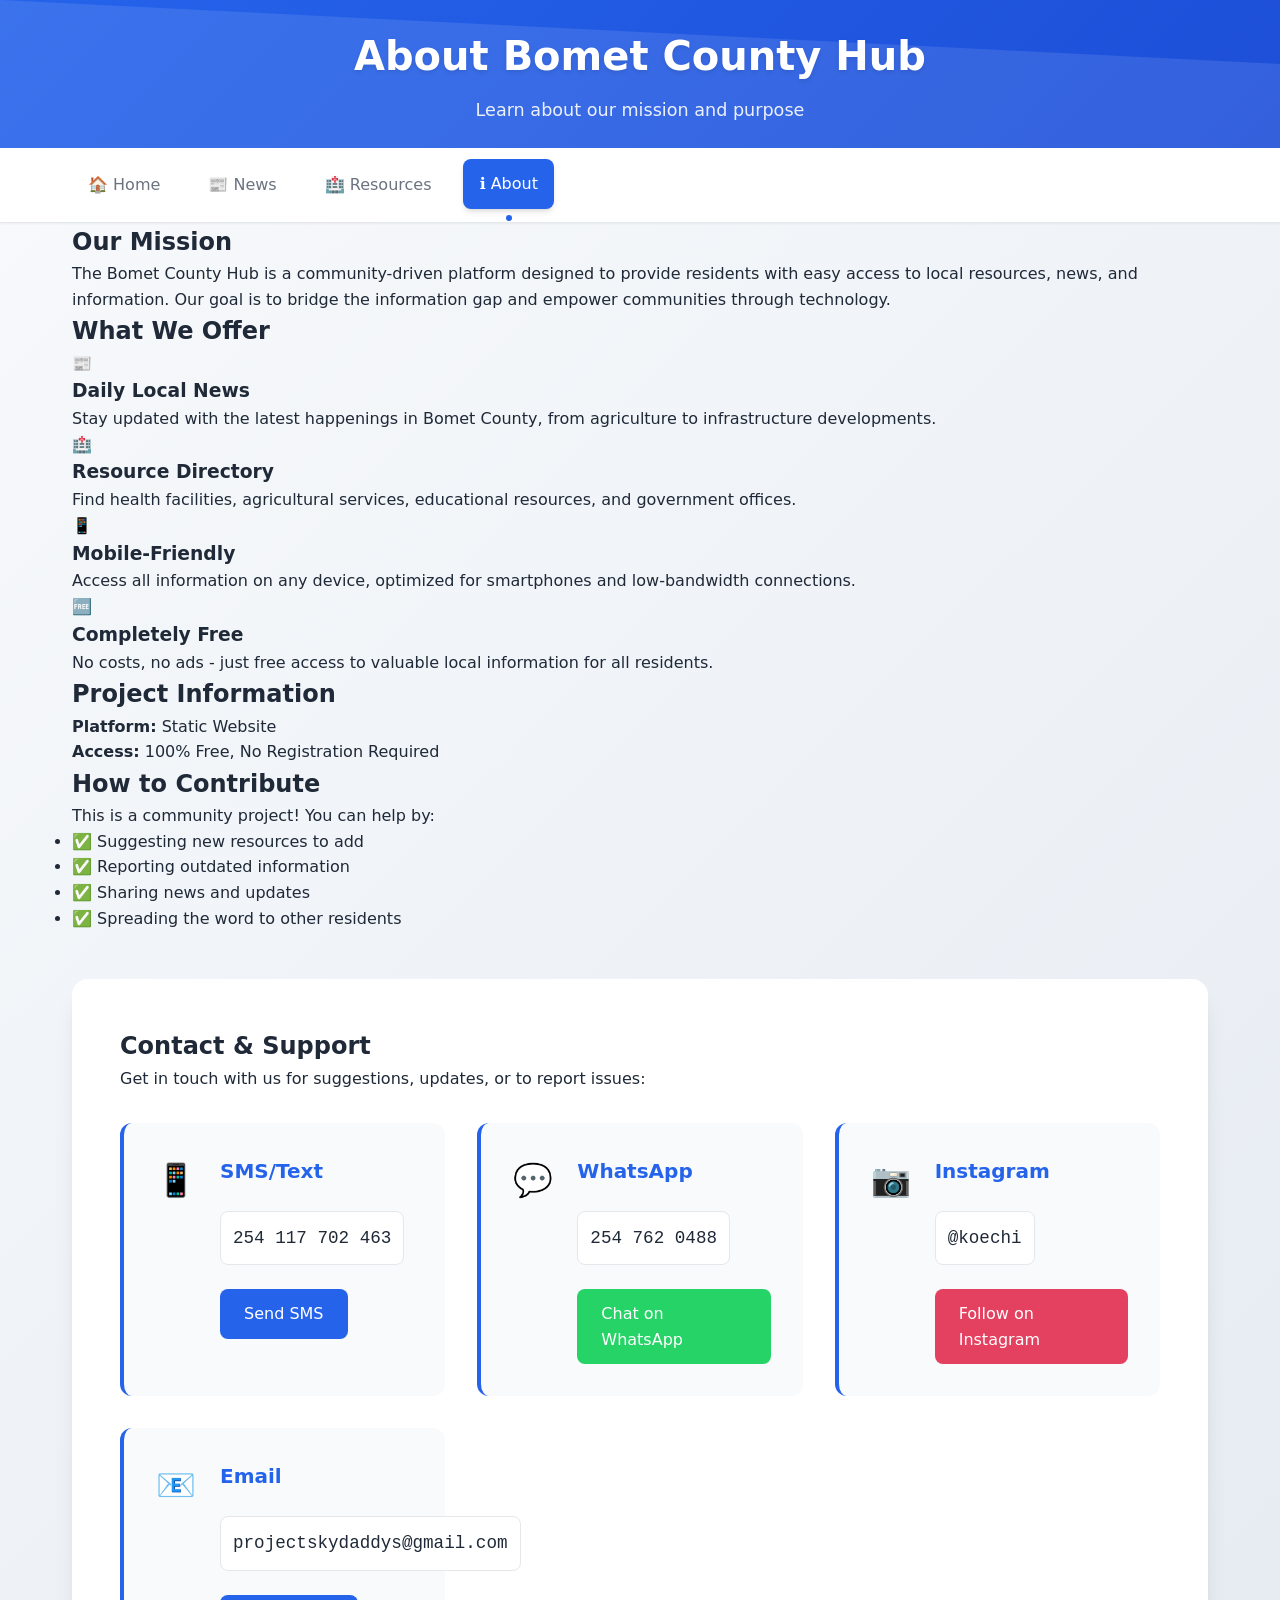
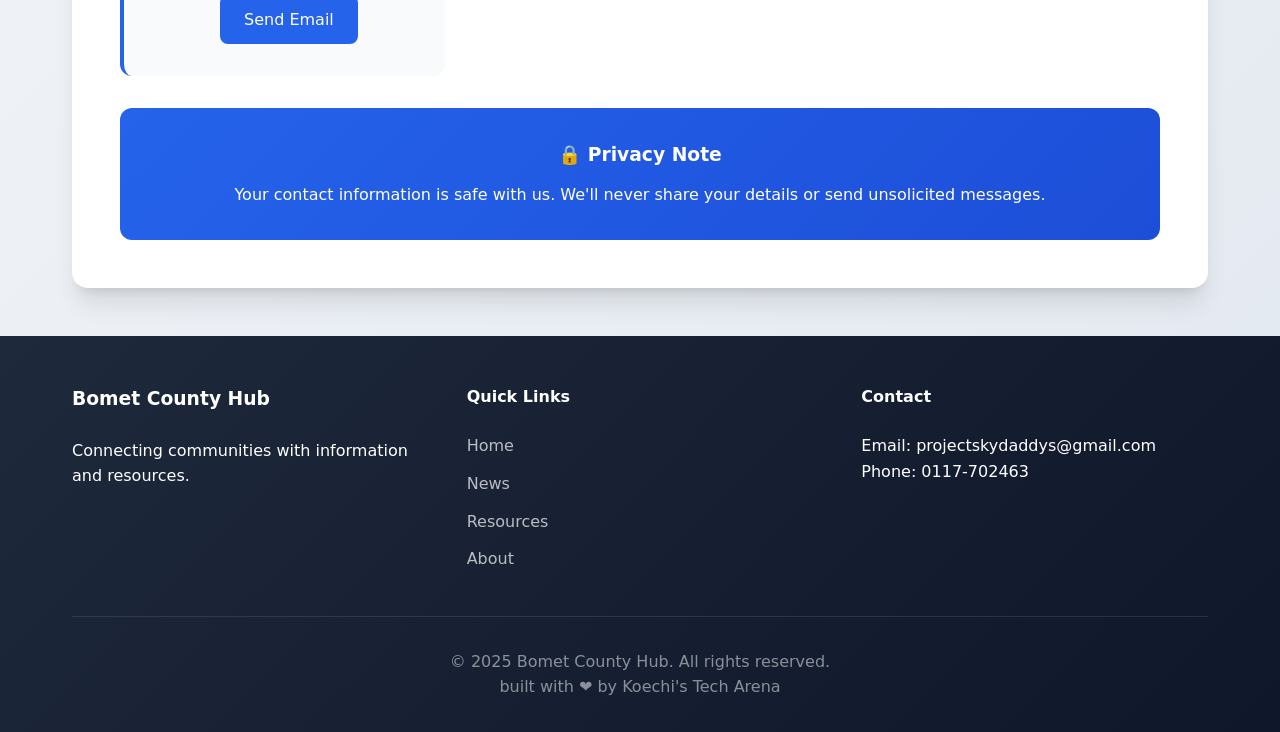
==== about.html @ f6762927 "Add files via upload" ====
<!DOCTYPE html>
<html lang="en">
<head>
    <meta charset="UTF-8">
    <meta name="viewport" content="width=device-width, initial-scale=1.0">
    <title>About - Bomet County Hub</title>
    <link rel="stylesheet" href="css/style.css">
    <link rel="icon" href="images/favicon.ico">
    
    <!-- Google Analytics -->
    <script async src="https://www.googletagmanager.com/gtag/js?id=GA_MEASUREMENT_ID"></script>
    <script>
        window.dataLayer = window.dataLayer || [];
        function gtag(){dataLayer.push(arguments);}
        gtag('js', new Date());
        gtag('config', 'GA_MEASUREMENT_ID');
    </script>
</head>
<body>
    <!-- Header -->
    <header class="header">
        <div class="container">
            <div class="logo-section">
                <h1 class="site-title">About Bomet County Hub</h1>
                <p class="site-tagline">Learn about our mission and purpose</p>
            </div>
        </div>
    </header>

    <!-- Navigation -->
    <nav class="navbar">
        <div class="container">
            <div class="nav-links">
                <a href="index.html" class="nav-link">🏠 Home</a>
                <a href="news.html" class="nav-link">📰 News</a>
                <a href="resources.html" class="nav-link">🏥 Resources</a>
                <a href="about.html" class="nav-link active">ℹ About</a>
            </div>
        </div>
    </nav>

    <!-- Main Content -->
    <main class="main-content">
        <div class="container">
            <!-- About Section -->
            <section class="about-section">
                <div class="about-content">
                    <h2>Our Mission</h2>
                    <p>The Bomet County Hub is a community-driven platform designed to provide residents with easy access to local resources, news, and information. Our goal is to bridge the information gap and empower communities through technology.</p>

                    <h2>What We Offer</h2>
                    <div class="features-grid">
                        <div class="feature-card">
                            <div class="feature-icon">📰</div>
                            <h3>Daily Local News</h3>
                            <p>Stay updated with the latest happenings in Bomet County, from agriculture to infrastructure developments.</p>
                        </div>
                        <div class="feature-card">
                            <div class="feature-icon">🏥</div>
                            <h3>Resource Directory</h3>
                            <p>Find health facilities, agricultural services, educational resources, and government offices.</p>
                        </div>
                        <div class="feature-card">
                            <div class="feature-icon">📱</div>
                            <h3>Mobile-Friendly</h3>
                            <p>Access all information on any device, optimized for smartphones and low-bandwidth connections.</p>
                        </div>
                        <div class="feature-card">
                            <div class="feature-icon">🆓</div>
                            <h3>Completely Free</h3>
                            <p>No costs, no ads - just free access to valuable local information for all residents.</p>
                        </div>
                    </div>

                    <h2>Project Information</h2>
                    <div class="project-info">
                        <div class="info-item">
                            <strong>Platform:</strong> Static Website
                        </div>
                        <div class="info-item">
                            <strong>Access:</strong> 100% Free, No Registration Required
                        </div>
                    </div>

                    <h2>How to Contribute</h2>
                    <p>This is a community project! You can help by:</p>
                    <ul class="contribution-list">
                        <li>✅ Suggesting new resources to add</li>
                        <li>✅ Reporting outdated information</li>
                        <li>✅ Sharing news and updates</li>
                        <li>✅ Spreading the word to other residents</li>
                    </ul>

                    <!-- Enhanced Contact Section -->
                    <section class="contact-section">
                        <h2>Contact & Support</h2>
                        <p>Get in touch with us for suggestions, updates, or to report issues:</p>

                        <div class="contact-methods">
                            <!-- SMS Contact -->
                            <div class="contact-method">
                                <div class="contact-icon">📱</div>
                                <div class="contact-details">
                                    <h3>SMS/Text</h3>
                                    <p class="contact-number">254 117 702 463</p>
                                    <a href="sms:254117702463" class="contact-btn">Send SMS</a>
                                </div>
                            </div>

                            <!-- WhatsApp Contact -->
                            <div class="contact-method">
                                <div class="contact-icon">💬</div>
                                <div class="contact-details">
                                    <h3>WhatsApp</h3>
                                    <p class="contact-number">254 762 0488</p>
                                    <a href="https://wa.me/2547620488" class="contact-btn whatsapp-btn" target="_blank">Chat on WhatsApp</a>
                                </div>
                            </div>

                            <!-- Instagram Contact -->
                            <div class="contact-method">
                                <div class="contact-icon">📷</div>
                                <div class="contact-details">
                                    <h3>Instagram</h3>
                                    <p class="contact-handle">@koechi</p>
                                    <a href="https://instagram.com/koechi" class="contact-btn instagram-btn" target="_blank">Follow on Instagram</a>
                                </div>
                            </div>

                            <!-- Email Contact -->
                            <div class="contact-method">
                                <div class="contact-icon">📧</div>
                                <div class="contact-details">
                                    <h3>Email</h3>
                                    <p class="contact-email">projectskydaddys@gmail.com</p>
                                    <a href="mailto:projectskydaddys@gmail.com" class="contact-btn">Send Email</a>
                                </div>
                            </div>
                        </div>

                        <!-- Privacy Notice -->
                        <div class="privacy-notice">
                            <h3>🔒 Privacy Note</h3>
                            <p>Your contact information is safe with us. We'll never share your details or send unsolicited messages.</p>
                        </div>
                    </section>
                </div>
            </section>
        </div>
    </main>

    <!-- Footer -->
    <footer class="footer">
        <div class="container">
            <div class="footer-content">
                <div class="footer-section">
                    <h3>Bomet County Hub</h3>
                    <p>Connecting communities with information and resources.</p>
                </div>
                <div class="footer-section">
                    <h4>Quick Links</h4>
                    <a href="index.html">Home</a>
                    <a href="news.html">News</a>
                    <a href="resources.html">Resources</a>
                    <a href="about.html">About</a>
                </div>
                <div class="footer-section">
                    <h4>Contact</h4>
                    <p>Email: projectskydaddys@gmail.com</p>
                    <p>Phone: 0117-702463</p>
                </div>
            </div>
            <div class="footer-bottom">
                <p>&copy; 2025 Bomet County Hub. All rights reserved.</p>
                <p>built with ❤️ by Koechi's Tech Arena</p>
            </div>
        </div>
    </footer>

    <!-- JavaScript -->
    <script src="js/app.js"></script>
</body>
</html>
---- css/style.css ----
/* css/style.css - MOBILE-FIRST & PROFESSIONAL REDESIGN */

/* ===== MODERN CSS VARIABLES ===== */
:root {
  /* Vibrant but Professional Color Palette */
  --primary-color: #2563eb;      /* Bright blue - trustworthy */
  --primary-dark: #1d4ed8;       /* Darker blue */
  --primary-light: #3b82f6;      /* Lighter blue */
  --secondary-color: #f59e0b;    /* Amber - energetic */
  --accent-color: #ef4444;       /* Red - important alerts */
  --success-color: #10b981;      /* Green - positive */
  
  /* Neutral Colors */
  --text-dark: #1f2937;          /* Almost black */
  --text-light: #6b7280;         /* Gray text */
  --background-light: #f8fafc;   /* Light background */
  --white: #ffffff;
  --border-color: #e5e7eb;
  
  /* Category Colors - More Vibrant */
  --health-color: #dc2626;       /* Red */
  --agriculture-color: #16a34a;  /* Green */
  --education-color: #2563eb;    /* Blue */
  --government-color: #ea580c;   /* Orange */
  --market-color: #ca8a04;       /* Yellow */
  --weather-color: #7c3aed;      /* Purple */
  --infrastructure-color: #0891b2; /* Cyan */
  
  /* Modern Shadows */
  --shadow-sm: 0 1px 2px 0 rgb(0 0 0 / 0.05);
  --shadow: 0 4px 6px -1px rgb(0 0 0 / 0.1), 0 2px 4px -2px rgb(0 0 0 / 0.1);
  --shadow-md: 0 10px 15px -3px rgb(0 0 0 / 0.1), 0 4px 6px -4px rgb(0 0 0 / 0.1);
  --shadow-lg: 0 20px 25px -5px rgb(0 0 0 / 0.1), 0 8px 10px -6px rgb(0 0 0 / 0.1);
  
  /* Modern Spacing */
  --space-xs: 0.5rem;
  --space-sm: 0.75rem;
  --space-md: 1rem;
  --space-lg: 1.5rem;
  --space-xl: 2rem;
  --space-2xl: 3rem;
  
  /* Border Radius */
  --radius-sm: 0.375rem;
  --radius-md: 0.5rem;
  --radius-lg: 0.75rem;
  --radius-xl: 1rem;
  
  /* Typography */
  --font-family: 'Inter', 'Segoe UI', system-ui, sans-serif;
  --line-height: 1.6;
}

/* ===== CSS RESET & BASE STYLES ===== */
*, *::before, *::after {
  margin: 0;
  padding: 0;
  box-sizing: border-box;
}

html {
  scroll-behavior: smooth;
  font-size: 16px;
}

body {
  font-family: var(--font-family);
  line-height: var(--line-height);
  color: var(--text-dark);
  background: linear-gradient(135deg, #f8fafc 0%, #e2e8f0 100%);
  min-height: 100vh;
}

/* ===== IMPROVED CONTAINER ===== */
.container {
  max-width: 1200px;
  margin: 0 auto;
  padding: 0 var(--space-md);
}

/* ===== ENHANCED HEADER ===== */
.header {
  background: linear-gradient(135deg, var(--primary-color), var(--primary-dark));
  color: var(--white);
  padding: var(--space-lg) 0;
  box-shadow: var(--shadow-lg);
  position: relative;
  overflow: hidden;
}

.header::before {
  content: '';
  position: absolute;
  top: 0;
  left: 0;
  right: 0;
  bottom: 0;
  background: url('data:image/svg+xml,<svg xmlns="http://www.w3.org/2000/svg" viewBox="0 0 1000 100" fill="%23ffffff" opacity="0.1"><polygon points="0,0 1000,50 1000,100 0,100"/></svg>');
  background-size: cover;
}

.logo-section {
  text-align: center;
  position: relative;
  z-index: 2;
}

.site-title {
  font-size: clamp(1.75rem, 4vw, 2.5rem);
  font-weight: 700;
  margin-bottom: var(--space-xs);
  color: var(--white);
  text-shadow: 0 2px 4px rgba(0,0,0,0.1);
}

.site-tagline {
  font-size: clamp(0.9rem, 2vw, 1.1rem);
  color: rgba(255, 255, 255, 0.9);
  margin-bottom: 0;
  font-weight: 400;
}

/* ===== MODERN NAVIGATION ===== */
.navbar {
  background: var(--white);
  border-bottom: 1px solid var(--border-color);
  position: sticky;
  top: 0;
  z-index: 1000;
  box-shadow: var(--shadow-sm);
  backdrop-filter: blur(10px);
}

.nav-links {
  display: flex;
  justify-content: center;
  gap: var(--space-md);
  padding: var(--space-sm) 0;
  flex-wrap: wrap;
}

.nav-link {
  padding: var(--space-sm) var(--space-md);
  border-radius: var(--radius-md);
  font-weight: 500;
  transition: all 0.3s ease;
  color: var(--text-light);
  position: relative;
  text-decoration: none;
}

.nav-link:hover,
.nav-link.active {
  background: var(--primary-color);
  color: var(--white);
  transform: translateY(-1px);
  box-shadow: var(--shadow);
}

.nav-link.active::after {
  content: '';
  position: absolute;
  bottom: -12px;
  left: 50%;
  transform: translateX(-50%);
  width: 6px;
  height: 6px;
  background: var(--primary-color);
  border-radius: 50%;
}

/* ===== ENHANCED HERO SECTION ===== */
.hero-section {
  display: grid;
  grid-template-columns: 1fr;
  gap: var(--space-2xl);
  margin: var(--space-2xl) 0;
  padding: var(--space-2xl);
  background: var(--white);
  border-radius: var(--radius-xl);
  box-shadow: var(--shadow-lg);
  position: relative;
  overflow: hidden;
}

.hero-section::before {
  content: '';
  position: absolute;
  top: 0;
  right: 0;
  width: 200px;
  height: 200px;
  background: radial-gradient(circle, var(--primary-light) 0%, transparent 70%);
  opacity: 0.1;
  border-radius: 50%;
}

.hero-content h2 {
  font-size: clamp(1.75rem, 4vw, 2.5rem);
  color: var(--primary-color);
  margin-bottom: var(--space-md);
  line-height: 1.2;
  font-weight: 700;
}

.hero-content p {
  font-size: clamp(1rem, 2vw, 1.25rem);
  color: var(--text-light);
  margin-bottom: var(--space-xl);
}

.hero-stats {
  display: grid;
  grid-template-columns: repeat(auto-fit, minmax(120px, 1fr));
  gap: var(--space-md);
  margin-top: var(--space-xl);
}

.stat {
  text-align: center;
  padding: var(--space-lg);
  background: linear-gradient(135deg, var(--primary-color), var(--primary-dark));
  border-radius: var(--radius-lg);
  color: var(--white);
  transition: transform 0.3s ease;
}

.stat:hover {
  transform: translateY(-3px);
}

.stat-number {
  display: block;
  font-size: 1.75rem;
  font-weight: 700;
  margin-bottom: var(--space-xs);
}

.stat-label {
  font-size: 0.875rem;
  opacity: 0.9;
}

.hero-image {
  display: flex;
  align-items: center;
  justify-content: center;
}

.hero-img {
  width: 100%;
  max-width: 500px;
  height: auto;
  border-radius: var(--radius-xl);
  box-shadow: var(--shadow-lg);
  transition: transform 0.3s ease;
}

.hero-img:hover {
  transform: scale(1.02);
}

/* ===== MODERN NEWS GRID ===== */
.news-grid {
  display: grid;
  grid-template-columns: repeat(auto-fit, minmax(min(100%, 350px), 1fr));
  gap: var(--space-xl);
  margin: var(--space-xl) 0;
}

.news-card {
  background: var(--white);
  border-radius: var(--radius-xl);
  overflow: hidden;
  box-shadow: var(--shadow);
  transition: all 0.3s ease;
  border: 1px solid var(--border-color);
  position: relative;
}

.news-card:hover {
  transform: translateY(-5px);
  box-shadow: var(--shadow-lg);
}

.news-card.important {
  border-left: 4px solid var(--accent-color);
}

.news-image {
  width: 100%;
  height: 200px;
  object-fit: cover;
  transition: transform 0.3s ease;
}

.news-card:hover .news-image {
  transform: scale(1.05);
}

.news-content {
  padding: var(--space-lg);
}

.news-meta {
  display: flex;
  align-items: center;
  gap: var(--space-sm);
  margin-bottom: var(--space-md);
  font-size: 0.875rem;
  color: var(--text-light);
  flex-wrap: wrap;
}

.news-category {
  padding: 4px 12px;
  border-radius: var(--radius-sm);
  font-size: 0.75rem;
  font-weight: 600;
  color: var(--white);
  text-transform: uppercase;
  letter-spacing: 0.5px;
}

.news-category.agriculture { background: var(--agriculture-color); }
.news-category.health { background: var(--health-color); }
.news-category.education { background: var(--education-color); }
.news-category.infrastructure { background: var(--infrastructure-color); }
.news-category.market { background: var(--market-color); }
.news-category.weather { background: var(--weather-color); }

.news-card h3 {
  margin-bottom: var(--space-sm);
  color: var(--text-dark);
  font-size: 1.25rem;
  font-weight: 600;
  line-height: 1.4;
}

.news-summary {
  color: var(--text-light);
  margin-bottom: var(--space-lg);
  line-height: 1.6;
}

.news-footer {
  display: flex;
  justify-content: space-between;
  align-items: center;
  margin-top: var(--space-md);
  padding-top: var(--space-md);
  border-top: 1px solid var(--border-color);
}

.news-source {
  font-size: 0.875rem;
  color: var(--text-light);
}

.read-more-btn {
  padding: var(--space-sm) var(--space-md);
  background: var(--primary-color);
  color: var(--white);
  border: none;
  border-radius: var(--radius-md);
  cursor: pointer;
  font-weight: 500;
  transition: all 0.3s ease;
  text-decoration: none;
  display: inline-block;
}

.read-more-btn:hover {
  background: var(--primary-dark);
  transform: translateY(-1px);
  box-shadow: var(--shadow);
}

/* ===== ENHANCED RESOURCES GRID ===== */
.resources-grid {
  display: grid;
  grid-template-columns: repeat(auto-fit, minmax(min(100%, 280px), 1fr));
  gap: var(--space-xl);
  margin: var(--space-xl) 0;
}

.resource-category-card {
  background: var(--white);
  padding: var(--space-2xl);
  border-radius: var(--radius-xl);
  text-align: center;
  box-shadow: var(--shadow);
  transition: all 0.3s ease;
  border: 2px solid transparent;
  text-decoration: none;
  color: inherit;
  position: relative;
  overflow: hidden;
}

.resource-category-card::before {
  content: '';
  position: absolute;
  top: 0;
  left: 0;
  right: 0;
  height: 4px;
  background: var(--primary-color);
}

.resource-category-card:hover {
  transform: translateY(-5px);
  box-shadow: var(--shadow-lg);
}

.resource-category-card.health:hover { border-color: var(--health-color); }
.resource-category-card.agriculture:hover { border-color: var(--agriculture-color); }
.resource-category-card.education:hover { border-color: var(--education-color); }
.resource-category-card.government:hover { border-color: var(--government-color); }

.category-icon {
  font-size: 3rem;
  margin-bottom: var(--space-lg);
  display: block;
}

.resource-category-card h3 {
  margin-bottom: var(--space-sm);
  color: var(--text-dark);
  font-size: 1.25rem;
  font-weight: 600;
}

.resource-category-card p {
  color: var(--text-light);
  margin-bottom: var(--space-lg);
  line-height: 1.6;
}

.resource-count {
  display: inline-block;
  padding: var(--space-xs) var(--space-md);
  background: var(--background-light);
  border-radius: 20px;
  font-size: 0.875rem;
  color: var(--text-light);
  font-weight: 500;
}

/* ===== MODERN EMERGENCY CONTACTS ===== */
.emergency-contacts {
  background: linear-gradient(135deg, #ef4444, #dc2626);
  color: var(--white);
  padding: var(--space-2xl);
  border-radius: var(--radius-xl);
  margin: var(--space-2xl) 0;
  position: relative;
  overflow: hidden;
}

.emergency-contacts::before {
  content: '';
  position: absolute;
  top: 0;
  left: 0;
  right: 0;
  bottom: 0;
  background: url('data:image/svg+xml,<svg xmlns="http://www.w3.org/2000/svg" viewBox="0 0 1000 100" fill="%23ffffff" opacity="0.1"><polygon points="0,100 1000,0 1000,100"/></svg>');
  background-size: cover;
}

.emergency-contacts h2 {
  color: var(--white);
  text-align: center;
  margin-bottom: var(--space-xl);
  font-size: 1.75rem;
  font-weight: 700;
}

.emergency-grid {
  display: grid;
  grid-template-columns: repeat(auto-fit, minmax(min(100%, 250px), 1fr));
  gap: var(--space-xl);
}

.emergency-card {
  background: rgba(255, 255, 255, 0.1);
  padding: var(--space-xl);
  border-radius: var(--radius-lg);
  text-align: center;
  backdrop-filter: blur(10px);
  border: 1px solid rgba(255, 255, 255, 0.2);
  transition: transform 0.3s ease;
}

.emergency-card:hover {
  transform: translateY(-3px);
}

.emergency-icon {
  font-size: 2.5rem;
  margin-bottom: var(--space-lg);
  display: block;
}

.emergency-card h3 {
  color: var(--white);
  margin-bottom: var(--space-sm);
  font-size: 1.25rem;
  font-weight: 600;
}

.emergency-number {
  font-size: 1.5rem;
  font-weight: 700;
  color: var(--white);
  margin-bottom: var(--space-sm);
  display: block;
}

.emergency-desc {
  color: rgba(255, 255, 255, 0.9);
  font-size: 0.875rem;
  margin-bottom: 0;
}

/* ===== IMPROVED SEARCH & FILTERS ===== */
.search-section {
  margin: var(--space-xl) 0;
}

.search-container {
  display: flex;
  max-width: 500px;
  margin: 0 auto;
  box-shadow: var(--shadow-lg);
  border-radius: var(--radius-lg);
  overflow: hidden;
  background: var(--white);
}

.search-input {
  flex: 1;
  padding: var(--space-lg);
  border: none;
  font-size: 1rem;
  background: transparent;
}

.search-input:focus {
  outline: none;
}

.search-btn {
  padding: var(--space-lg) var(--space-xl);
  background: var(--primary-color);
  color: var(--white);
  border: none;
  cursor: pointer;
  transition: background 0.3s ease;
  font-weight: 500;
}

.search-btn:hover {
  background: var(--primary-dark);
}

.news-filter, .resource-categories-nav {
  display: flex;
  flex-wrap: wrap;
  gap: var(--space-sm);
  justify-content: center;
  margin: var(--space-xl) 0;
  padding: var(--space-lg);
  background: var(--white);
  border-radius: var(--radius-xl);
  box-shadow: var(--shadow);
}

.filter-btn, .category-nav-btn {
  padding: var(--space-sm) var(--space-lg);
  border: 2px solid var(--border-color);
  background: var(--white);
  border-radius: var(--radius-md);
  cursor: pointer;
  transition: all 0.3s ease;
  font-weight: 500;
  color: var(--text-light);
}

.filter-btn:hover, .category-nav-btn:hover,
.filter-btn.active, .category-nav-btn.active {
  background: var(--primary-color);
  color: var(--white);
  border-color: var(--primary-color);
  transform: translateY(-1px);
}

/* ===== ENHANCED CONTACT SECTION ===== */
.contact-section {
  background: var(--white);
  padding: var(--space-2xl);
  border-radius: var(--radius-xl);
  box-shadow: var(--shadow-lg);
  margin: var(--space-2xl) 0;
}

.contact-methods {
  display: grid;
  grid-template-columns: repeat(auto-fit, minmax(min(100%, 300px), 1fr));
  gap: var(--space-xl);
  margin: var(--space-xl) 0;
}

.contact-method {
  display: flex;
  align-items: flex-start;
  gap: var(--space-lg);
  padding: var(--space-xl);
  background: var(--background-light);
  border-radius: var(--radius-lg);
  transition: all 0.3s ease;
  border-left: 4px solid var(--primary-color);
}

.contact-method:hover {
  transform: translateY(-3px);
  box-shadow: var(--shadow);
  background: var(--white);
}

.contact-icon {
  font-size: 2rem;
  flex-shrink: 0;
}

.contact-details h3 {
  margin: 0 0 var(--space-sm) 0;
  color: var(--primary-color);
  font-size: 1.25rem;
  font-weight: 600;
}

.contact-number, .contact-handle, .contact-email {
  font-family: 'Courier New', monospace;
  font-size: 1.1rem;
  color: var(--text-dark);
  margin: var(--space-sm) 0;
  padding: var(--space-sm);
  background: var(--white);
  border-radius: var(--radius-md);
  border: 1px solid var(--border-color);
  display: inline-block;
}

.contact-btn {
  display: inline-block;
  padding: var(--space-sm) var(--space-lg);
  background: var(--primary-color);
  color: var(--white);
  text-decoration: none;
  border-radius: var(--radius-md);
  font-weight: 500;
  transition: all 0.3s ease;
  margin-top: var(--space-sm);
  border: none;
  cursor: pointer;
}

.contact-btn:hover {
  background: var(--primary-dark);
  transform: translateY(-1px);
  box-shadow: var(--shadow);
}

.whatsapp-btn {
  background: #25D366;
}

.whatsapp-btn:hover {
  background: #128C7E;
}

.instagram-btn {
  background: #E4405F;
}

.instagram-btn:hover {
  background: #C13584;
}

.privacy-notice {
  background: linear-gradient(135deg, var(--primary-color), var(--primary-dark));
  color: var(--white);
  padding: var(--space-xl);
  border-radius: var(--radius-lg);
  margin-top: var(--space-xl);
  text-align: center;
}

.privacy-notice h3 {
  color: var(--white);
  margin-bottom: var(--space-sm);
}

/* ===== MODERN FOOTER ===== */
.footer {
  background: linear-gradient(135deg, #1e293b, #0f172a);
  color: var(--white);
  padding: var(--space-2xl) 0 var(--space-xl);
  margin-top: var(--space-2xl);
}

.footer-content {
  display: grid;
  grid-template-columns: repeat(auto-fit, minmax(min(100%, 250px), 1fr));
  gap: var(--space-2xl);
  margin-bottom: var(--space-xl);
}

.footer-section h3, .footer-section h4 {
  color: var(--white);
  margin-bottom: var(--space-lg);
  font-weight: 600;
}

.footer-section a {
  color: rgba(255, 255, 255, 0.7);
  display: block;
  margin-bottom: var(--space-sm);
  text-decoration: none;
  transition: color 0.3s ease;
}

.footer-section a:hover {
  color: var(--white);
}

.footer-bottom {
  text-align: center;
  padding-top: var(--space-xl);
  border-top: 1px solid rgba(255, 255, 255, 0.1);
  color: rgba(255, 255, 255, 0.5);
}

/* ===== MOBILE-FIRST RESPONSIVE DESIGN ===== */
@media (max-width: 768px) {
  .container {
    padding: 0 var(--space-sm);
  }
  
  .nav-links {
    flex-direction: column;
    gap: var(--space-xs);
  }
  
  .hero-section {
    padding: var(--space-lg);
    margin: var(--space-lg) 0;
  }
  
  .hero-stats {
    grid-template-columns: 1fr;
  }
  
  .news-filter, .resource-categories-nav {
    flex-direction: column;
    align-items: stretch;
  }
  
  .filter-btn, .category-nav-btn {
    text-align: center;
  }
  
  .search-container {
    flex-direction: column;
  }
  
  .contact-methods {
    grid-template-columns: 1fr;
  }
  
  .contact-method {
    flex-direction: column;
    text-align: center;
  }
  
  .emergency-grid {
    grid-template-columns: 1fr;
  }
}

@media (min-width: 769px) {
  .hero-section {
    grid-template-columns: 1fr 1fr;
    align-items: center;
  }
  
  .nav-links {
    justify-content: flex-start;
  }
}

@media (min-width: 1024px) {
  .container {
    padding: 0 var(--space-xl);
  }
}

/* ===== SMOOTH ANIMATIONS ===== */
@keyframes fadeInUp {
  from {
    opacity: 0;
    transform: translateY(30px);
  }
  to {
    opacity: 1;
    transform: translateY(0);
  }
}

@keyframes slideInLeft {
  from {
    opacity: 0;
    transform: translateX(-30px);
  }
  to {
    opacity: 1;
    transform: translateX(0);
  }
}

.fade-in {
  animation: fadeInUp 0.6s ease-out;
}

.slide-in {
  animation: slideInLeft 0.6s ease-out;
}

/* ===== LOADING & UTILITY STYLES ===== */
.loading {
  text-align: center;
  padding: var(--space-2xl);
  color: var(--text-light);
  font-style: italic;
}

.hidden {
  display: none !important;
}

.text-center {
  text-align: center;
}

/* ===== PRINT STYLES ===== */
@media print {
  .navbar, .footer, .search-section, .news-filter, .resource-categories-nav {
    display: none;
  }
  
  .news-card, .resource-item {
    break-inside: avoid;
    box-shadow: none;
    border: 1px solid #ccc;
  }
}
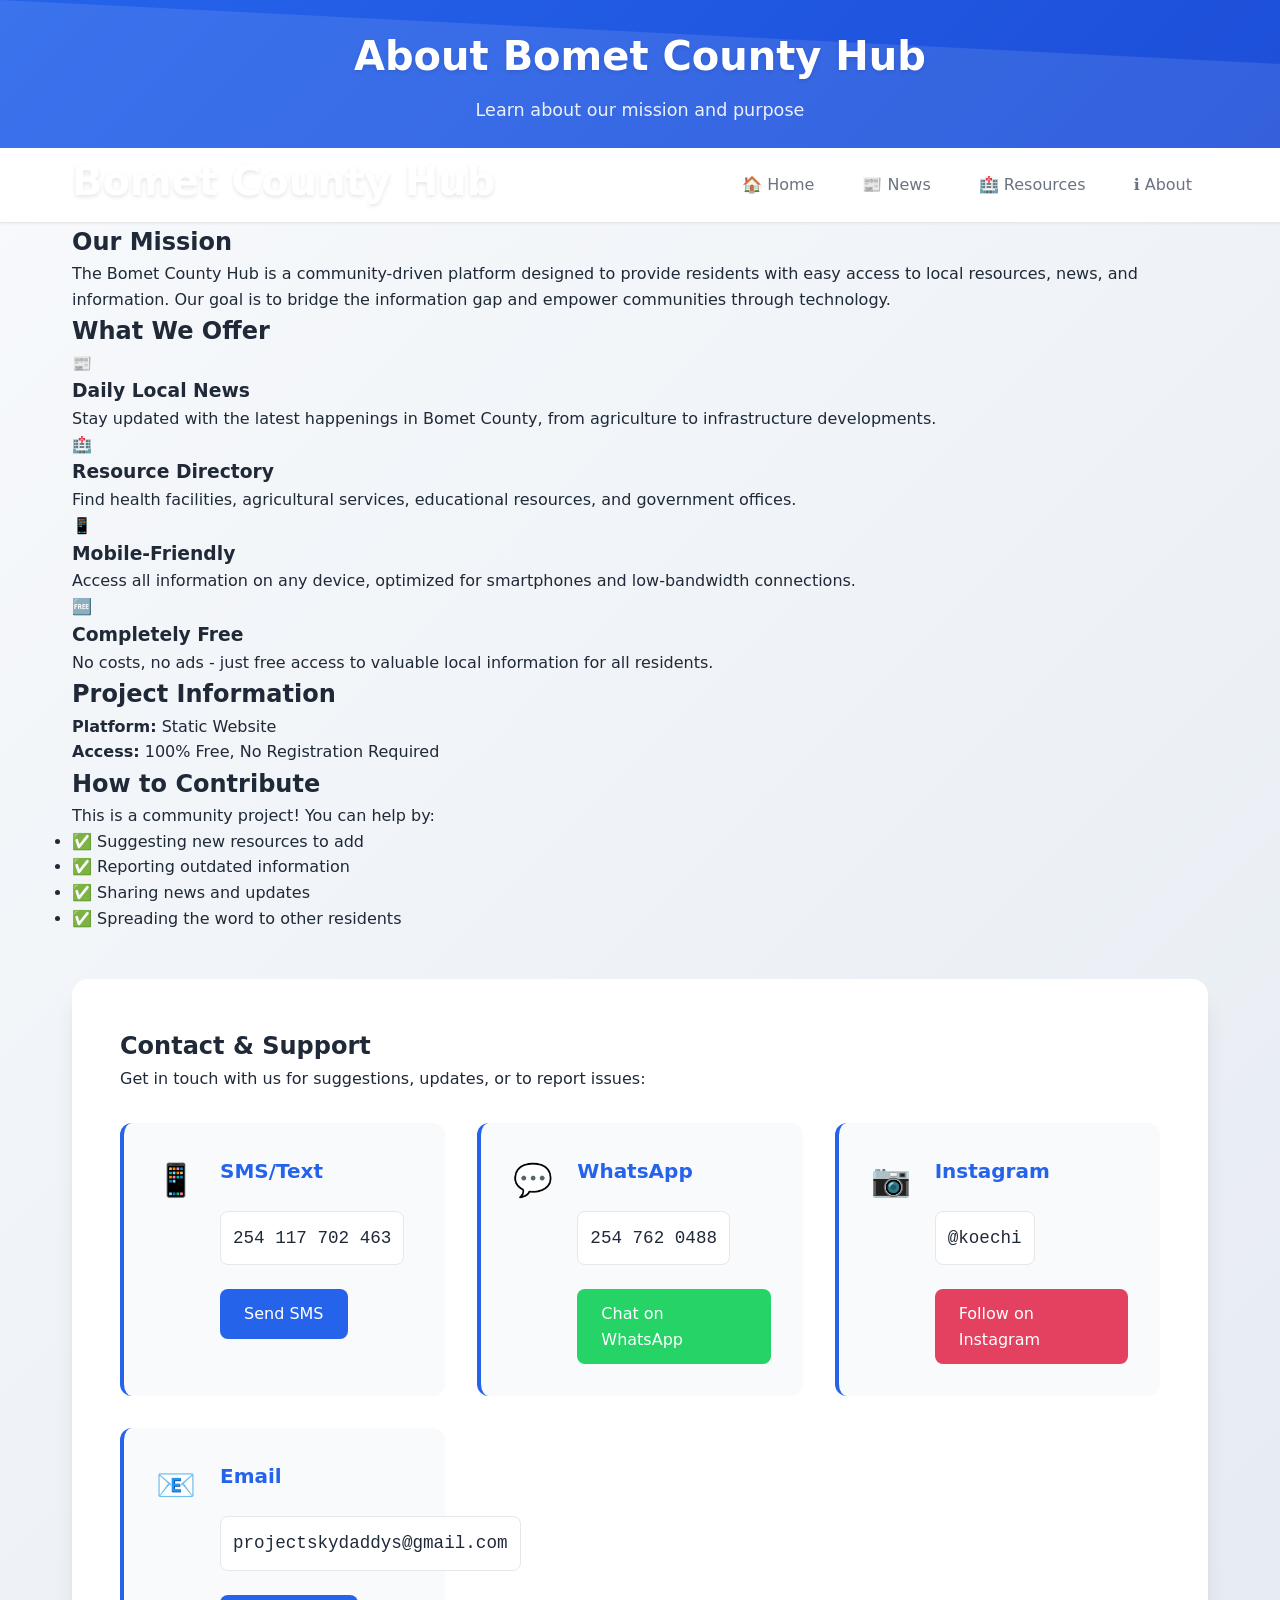
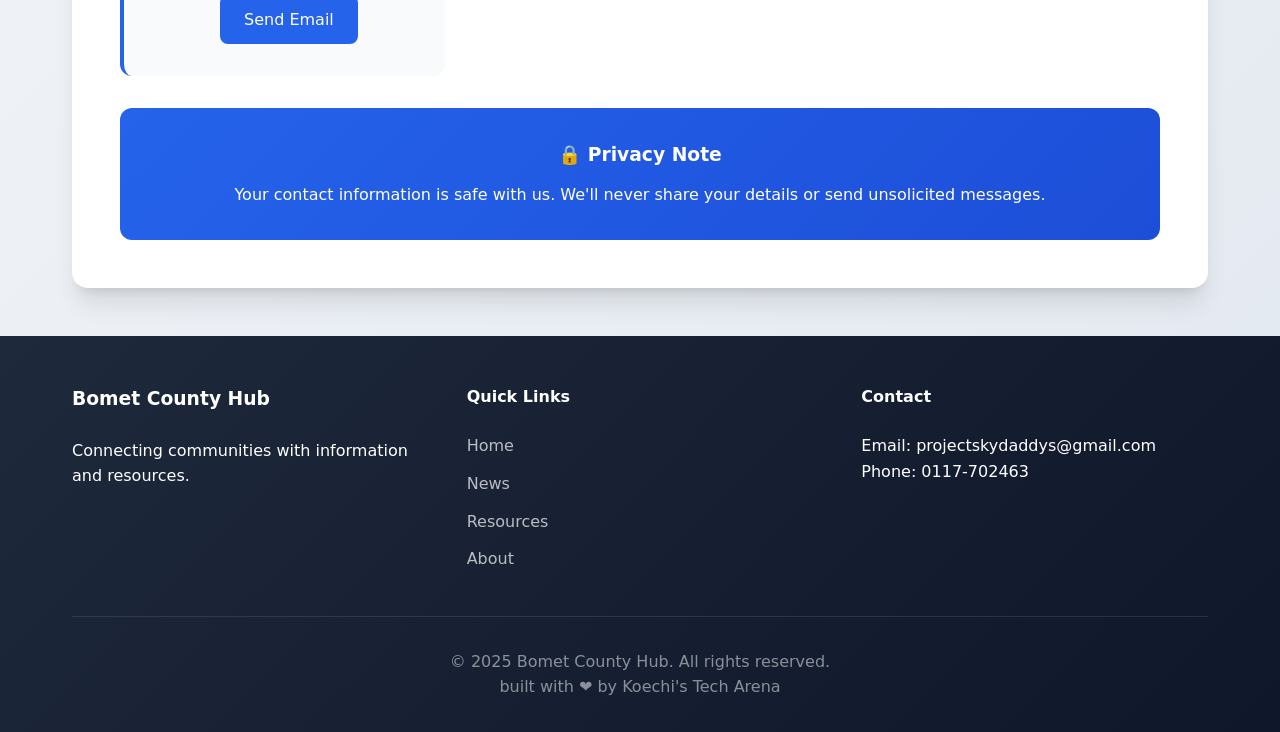
==== commit d6dfc06c: "Update about.html" ====
--- a/about.html
+++ b/about.html
@@ -28,16 +28,24 @@
     </header>
 
     <!-- Navigation -->
-    <nav class="navbar">
-        <div class="container">
+   <nav class="navbar">
+    <div class="container">
+        <div class="navbar-container">
+            <!-- Logo Section (shown when minimized) -->
+            <div class="logo-section minimized-logo">
+                <div class="site-title">Bomet County Hub</div>
+            </div>
+            
+            <!-- Navigation Links -->
             <div class="nav-links">
                 <a href="index.html" class="nav-link">🏠 Home</a>
                 <a href="news.html" class="nav-link">📰 News</a>
                 <a href="resources.html" class="nav-link">🏥 Resources</a>
-                <a href="about.html" class="nav-link active">ℹ About</a>
+                <a href="about.html" class="nav-link">ℹ About</a>
             </div>
         </div>
-    </nav>
+    </div>
+</nav>
 
     <!-- Main Content -->
     <main class="main-content">
@@ -180,4 +188,5 @@
     <!-- JavaScript -->
     <script src="js/app.js"></script>
 </body>
-</html>+
+</html>
--- a/css/style.css
+++ b/css/style.css
@@ -865,4 +865,62 @@
     box-shadow: none;
     border: 1px solid #ccc;
   }
-}+
+}
+/* ===== STICKY MINIMIZING NAVBAR ===== */
+.navbar {
+  background: var(--white);
+  border-bottom: 1px solid var(--border-color);
+  position: sticky;
+  top: 0;
+  z-index: 1000;
+  box-shadow: var(--shadow-sm);
+  backdrop-filter: blur(10px);
+  transition: all 0.3s ease;
+}
+
+/* Minimized navbar state */
+.navbar.minimized {
+  padding: 0.25rem 0;
+  box-shadow: var(--shadow-lg);
+}
+
+.navbar.minimized .nav-links {
+  padding: 0.25rem 0;
+}
+
+.navbar.minimized .nav-link {
+  padding: 0.5rem 1rem;
+  font-size: 0.9rem;
+}
+
+.navbar.minimized .site-title {
+  font-size: 1.1rem;
+  margin-bottom: 0;
+}
+
+.navbar.minimized .site-tagline {
+  display: none; /* Hide tagline when minimized */
+}
+
+/* Logo section in navbar */
+.navbar .logo-section {
+  transition: all 0.3s ease;
+}
+
+.navbar.minimized .logo-section {
+  text-align: left;
+  margin-right: auto;
+}
+
+/* Container for navbar content */
+.navbar-container {
+  display: flex;
+  align-items: center;
+  justify-content: space-between;
+  transition: all 0.3s ease;
+}
+
+.navbar.minimized .navbar-container {
+  align-items: center;
+}
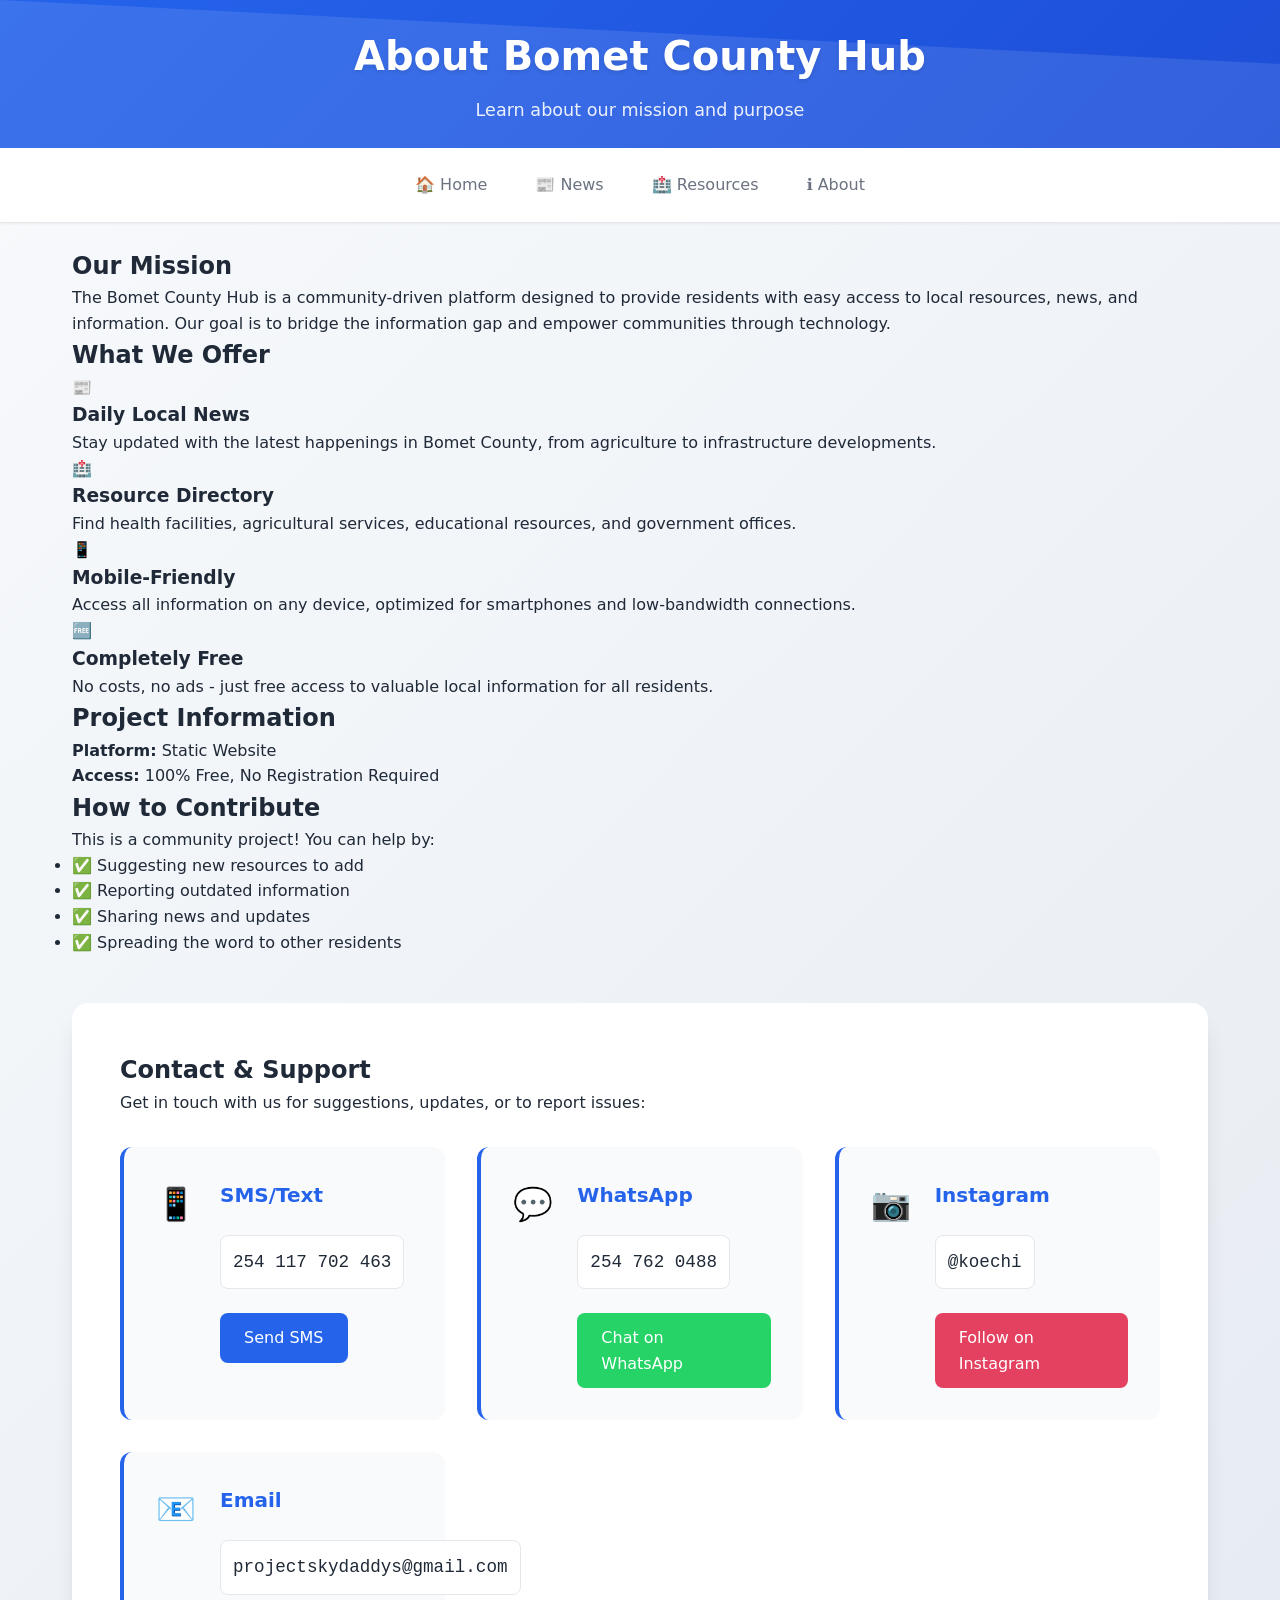
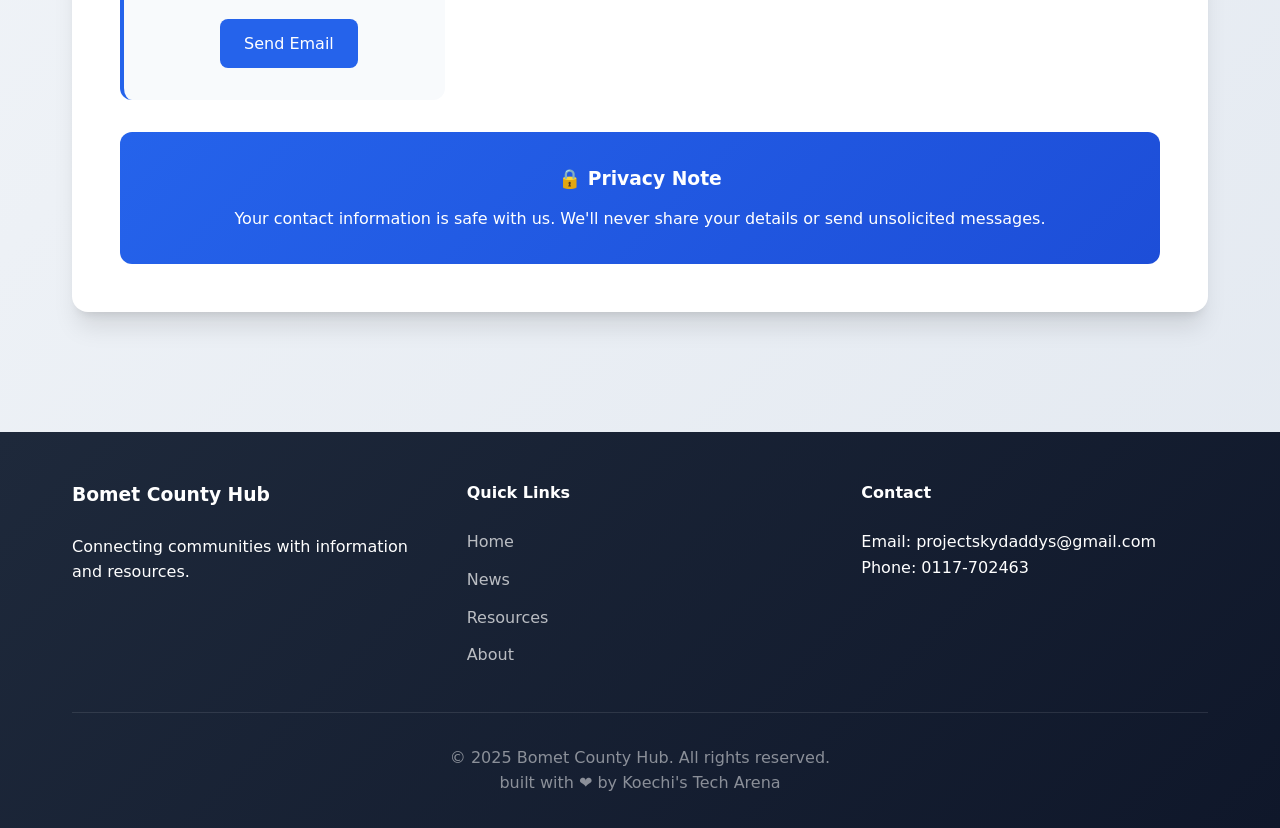
==== commit e35abf21: "Update about.html" ====
--- a/about.html
+++ b/about.html
@@ -28,7 +28,8 @@
     </header>
 
     <!-- Navigation -->
-   <nav class="navbar">
+  <!-- Updated Navbar with Minimized Logo -->
+<nav class="navbar">
     <div class="container">
         <div class="navbar-container">
             <!-- Logo Section (shown when minimized) -->
@@ -190,3 +191,4 @@
 </body>
 
 </html>
+
--- a/css/style.css
+++ b/css/style.css
@@ -120,7 +120,7 @@
   font-weight: 400;
 }
 
-/* ===== MODERN NAVIGATION ===== */
+/* ===== STICKY MINIMIZING NAVBAR ===== */
 .navbar {
   background: var(--white);
   border-bottom: 1px solid var(--border-color);
@@ -129,6 +129,81 @@
   z-index: 1000;
   box-shadow: var(--shadow-sm);
   backdrop-filter: blur(10px);
+  transition: all 0.3s ease;
+}
+
+/* Minimized navbar state */
+.navbar.minimized {
+  padding: 0.25rem 0;
+  box-shadow: var(--shadow-lg);
+}
+
+.navbar.minimized .nav-links {
+  padding: 0.25rem 0;
+}
+
+.navbar.minimized .nav-link {
+  padding: 0.5rem 1rem;
+  font-size: 0.9rem;
+}
+
+.navbar.minimized .site-title {
+  font-size: 1.1rem;
+  margin-bottom: 0;
+}
+
+.navbar.minimized .site-tagline {
+  display: none; /* Hide tagline when minimized */
+}
+
+/* Logo section in navbar */
+.navbar .logo-section {
+  transition: all 0.3s ease;
+}
+
+.navbar.minimized .logo-section {
+  text-align: left;
+  margin-right: auto;
+}
+
+/* Container for navbar content */
+.navbar-container {
+  display: flex;
+  align-items: center;
+  justify-content: space-between;
+  transition: all 0.3s ease;
+}
+
+.navbar.minimized .navbar-container {
+  align-items: center;
+}
+
+/* Minimized logo styles */
+.minimized-logo {
+  display: none;
+  font-weight: 600;
+  color: var(--primary-color);
+}
+
+.navbar.minimized .minimized-logo {
+  display: block;
+}
+
+/* Ensure proper spacing */
+.navbar-container {
+  display: flex;
+  align-items: center;
+  justify-content: center;
+  position: relative;
+}
+
+.navbar.minimized .navbar-container {
+  justify-content: space-between;
+}
+
+/* Smooth transitions for all elements */
+.navbar * {
+  transition: all 0.3s ease;
 }
 
 .nav-links {
@@ -169,13 +244,205 @@
   border-radius: 50%;
 }
 
-/* ===== ENHANCED HERO SECTION ===== */
+/* ===== BREAKING NEWS TICKER ===== */
+.news-ticker {
+  background: linear-gradient(135deg, var(--accent-color), #dc2626);
+  color: var(--white);
+  padding: var(--space-sm) 0;
+  display: flex;
+  align-items: center;
+  overflow: hidden;
+  position: relative;
+}
+
+.ticker-label {
+  background: rgba(0, 0, 0, 0.3);
+  padding: var(--space-xs) var(--space-md);
+  font-weight: 600;
+  font-size: 0.875rem;
+  white-space: nowrap;
+  z-index: 2;
+}
+
+.ticker-container {
+  flex: 1;
+  overflow: hidden;
+  position: relative;
+}
+
+.ticker-content {
+  display: inline-flex;
+  animation: ticker-scroll 30s linear infinite;
+  white-space: nowrap;
+}
+
+.ticker-item {
+  padding: 0 var(--space-xl);
+  font-size: 0.9rem;
+  position: relative;
+}
+
+.ticker-item:not(:last-child)::after {
+  content: "•";
+  position: absolute;
+  right: 0;
+  color: rgba(255, 255, 255, 0.5);
+}
+
+@keyframes ticker-scroll {
+  0% {
+    transform: translateX(100%);
+  }
+  100% {
+    transform: translateX(-100%);
+  }
+}
+
+/* Pause on hover */
+.news-ticker:hover .ticker-content {
+  animation-play-state: paused;
+}
+
+/* ===== HORIZONTAL SCROLLING SECTIONS ===== */
+.horizontal-scroll-section {
+  overflow-x: auto;
+  overflow-y: hidden;
+  white-space: nowrap;
+  padding: var(--space-lg) 0;
+  margin: var(--space-xl) 0;
+  scroll-behavior: smooth;
+  -webkit-overflow-scrolling: touch;
+}
+
+.horizontal-scroll-container {
+  display: inline-flex;
+  gap: var(--space-lg);
+  padding: 0 var(--space-md);
+}
+
+.horizontal-scroll-item {
+  flex: 0 0 auto;
+  width: 300px;
+  background: var(--white);
+  border-radius: var(--radius-lg);
+  box-shadow: var(--shadow);
+  padding: var(--space-lg);
+  transition: transform 0.3s ease;
+  white-space: normal;
+}
+
+.horizontal-scroll-item:hover {
+  transform: translateY(-5px);
+  box-shadow: var(--shadow-lg);
+}
+
+/* Hide scrollbar but keep functionality */
+.horizontal-scroll-section::-webkit-scrollbar {
+  display: none;
+}
+
+.horizontal-scroll-section {
+  -ms-overflow-style: none;
+  scrollbar-width: none;
+}
+
+/* Scroll indicators */
+.scroll-indicators {
+  display: flex;
+  justify-content: center;
+  gap: var(--space-sm);
+  margin-top: var(--space-md);
+}
+
+.scroll-indicator {
+  width: 8px;
+  height: 8px;
+  border-radius: 50%;
+  background: var(--border-color);
+  cursor: pointer;
+  transition: background 0.3s ease;
+}
+
+.scroll-indicator.active {
+  background: var(--primary-color);
+}
+
+/* ===== SCROLL BUTTONS ===== */
+.scroll-to-top,
+.scroll-to-bottom {
+  position: fixed;
+  right: var(--space-lg);
+  width: 50px;
+  height: 50px;
+  background: var(--primary-color);
+  color: var(--white);
+  border: none;
+  border-radius: 50%;
+  cursor: pointer;
+  display: flex;
+  align-items: center;
+  justify-content: center;
+  box-shadow: var(--shadow-lg);
+  transition: all 0.3s ease;
+  z-index: 999;
+  opacity: 0;
+  visibility: hidden;
+}
+
+.scroll-to-top {
+  bottom: var(--space-xl);
+}
+
+.scroll-to-bottom {
+  bottom: calc(var(--space-xl) + 60px);
+}
+
+.scroll-to-top.visible,
+.scroll-to-bottom.visible {
+  opacity: 1;
+  visibility: visible;
+}
+
+.scroll-to-top:hover,
+.scroll-to-bottom:hover {
+  background: var(--primary-dark);
+  transform: translateY(-2px);
+  box-shadow: var(--shadow-xl);
+}
+
+/* ===== MAIN CONTENT ===== */
+.main-content {
+  padding: var(--space-lg) 0;
+  min-height: 70vh;
+}
+
+.section {
+  margin-bottom: var(--space-xl);
+}
+
+.section-header {
+  display: flex;
+  justify-content: between;
+  align-items: center;
+  margin-bottom: var(--space-lg);
+}
+
+.section-header h2 {
+  margin-bottom: 0;
+}
+
+.see-all-link {
+  font-weight: 500;
+  color: var(--primary-color);
+}
+
+/* ===== HERO SECTION ===== */
 .hero-section {
   display: grid;
   grid-template-columns: 1fr;
-  gap: var(--space-2xl);
-  margin: var(--space-2xl) 0;
-  padding: var(--space-2xl);
+  gap: var(--space-lg);
+  margin-bottom: var(--space-xl);
+  padding: var(--space-lg);
   background: var(--white);
   border-radius: var(--radius-xl);
   box-shadow: var(--shadow-lg);
@@ -788,6 +1055,30 @@
   .emergency-grid {
     grid-template-columns: 1fr;
   }
+
+  /* Scroll buttons mobile */
+  .scroll-to-top,
+  .scroll-to-bottom {
+    right: var(--space-md);
+    bottom: var(--space-md);
+    width: 45px;
+    height: 45px;
+  }
+  
+  .scroll-to-bottom {
+    bottom: calc(var(--space-md) + 55px);
+  }
+
+  /* News ticker mobile */
+  .ticker-label {
+    font-size: 0.8rem;
+    padding: var(--space-xs) var(--space-sm);
+  }
+
+  .ticker-item {
+    font-size: 0.8rem;
+    padding: 0 var(--space-lg);
+  }
 }
 
 @media (min-width: 769px) {
@@ -865,62 +1156,4 @@
     box-shadow: none;
     border: 1px solid #ccc;
   }
-
-}
-/* ===== STICKY MINIMIZING NAVBAR ===== */
-.navbar {
-  background: var(--white);
-  border-bottom: 1px solid var(--border-color);
-  position: sticky;
-  top: 0;
-  z-index: 1000;
-  box-shadow: var(--shadow-sm);
-  backdrop-filter: blur(10px);
-  transition: all 0.3s ease;
-}
-
-/* Minimized navbar state */
-.navbar.minimized {
-  padding: 0.25rem 0;
-  box-shadow: var(--shadow-lg);
-}
-
-.navbar.minimized .nav-links {
-  padding: 0.25rem 0;
-}
-
-.navbar.minimized .nav-link {
-  padding: 0.5rem 1rem;
-  font-size: 0.9rem;
-}
-
-.navbar.minimized .site-title {
-  font-size: 1.1rem;
-  margin-bottom: 0;
-}
-
-.navbar.minimized .site-tagline {
-  display: none; /* Hide tagline when minimized */
-}
-
-/* Logo section in navbar */
-.navbar .logo-section {
-  transition: all 0.3s ease;
-}
-
-.navbar.minimized .logo-section {
-  text-align: left;
-  margin-right: auto;
-}
-
-/* Container for navbar content */
-.navbar-container {
-  display: flex;
-  align-items: center;
-  justify-content: space-between;
-  transition: all 0.3s ease;
-}
-
-.navbar.minimized .navbar-container {
-  align-items: center;
-}
+}
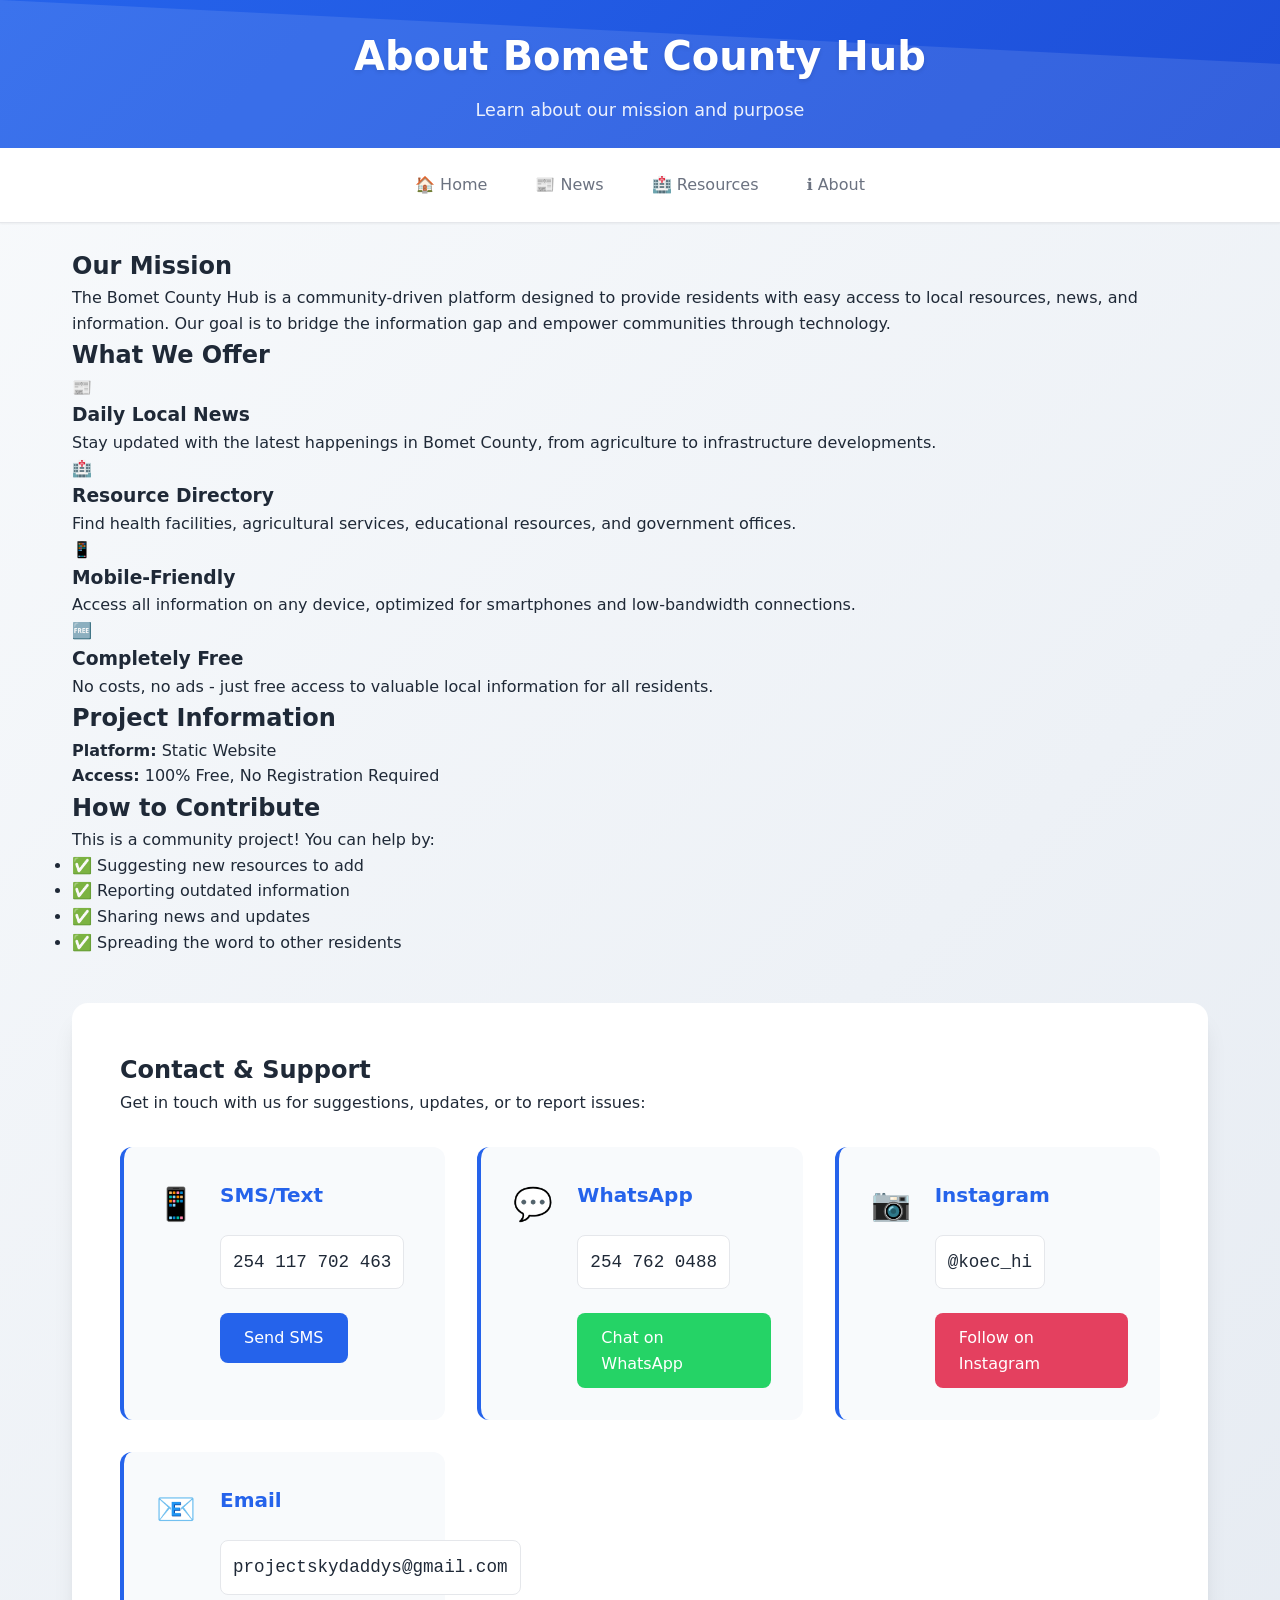
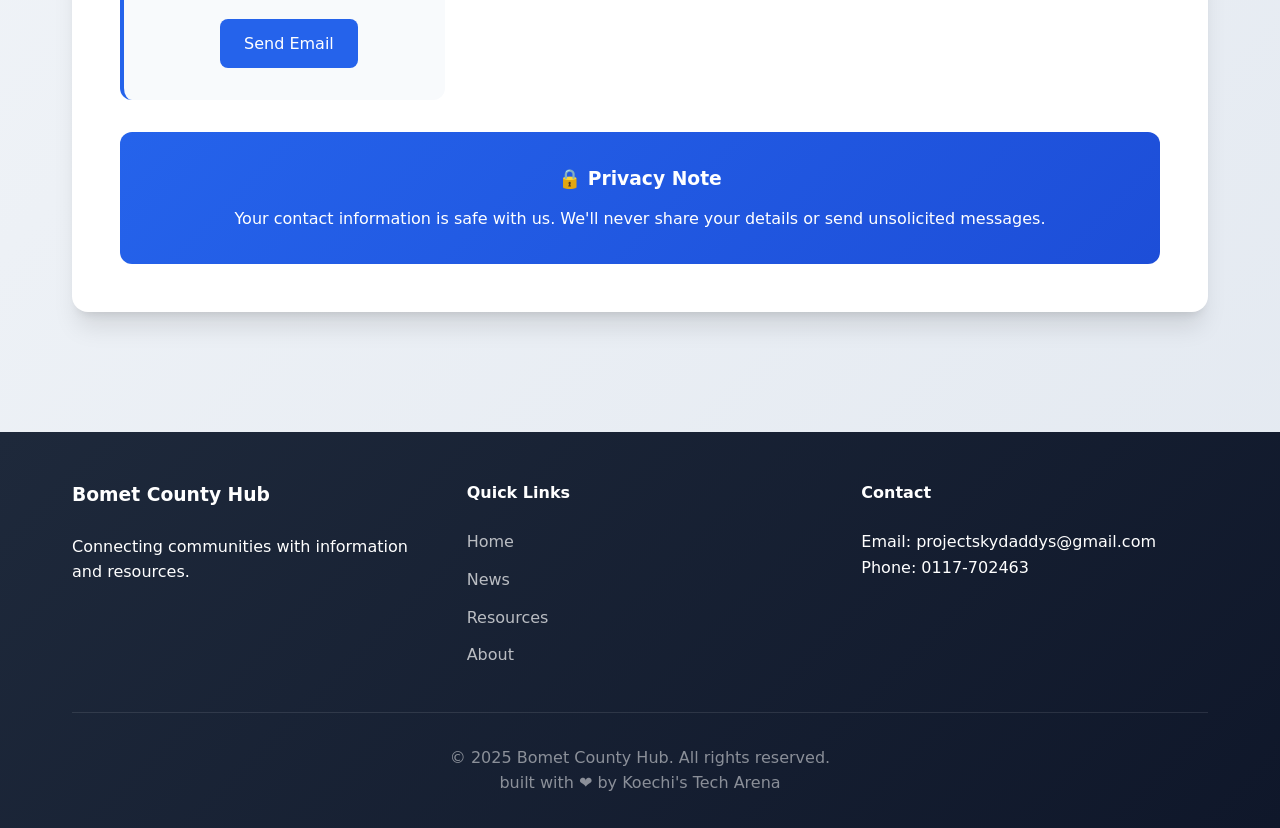
==== commit 486f16e7: "Update about.html" ====
--- a/about.html
+++ b/about.html
@@ -29,6 +29,7 @@
 
     <!-- Navigation -->
   <!-- Updated Navbar with Minimized Logo -->
+<!-- Updated Navbar with Minimized Logo -->
 <nav class="navbar">
     <div class="container">
         <div class="navbar-container">
@@ -131,7 +132,7 @@
                                 <div class="contact-icon">📷</div>
                                 <div class="contact-details">
                                     <h3>Instagram</h3>
-                                    <p class="contact-handle">@koechi</p>
+                                    <p class="contact-handle">@koec_hi</p>
                                     <a href="https://instagram.com/koechi" class="contact-btn instagram-btn" target="_blank">Follow on Instagram</a>
                                 </div>
                             </div>
@@ -192,3 +193,5 @@
 
 </html>
 
+
+
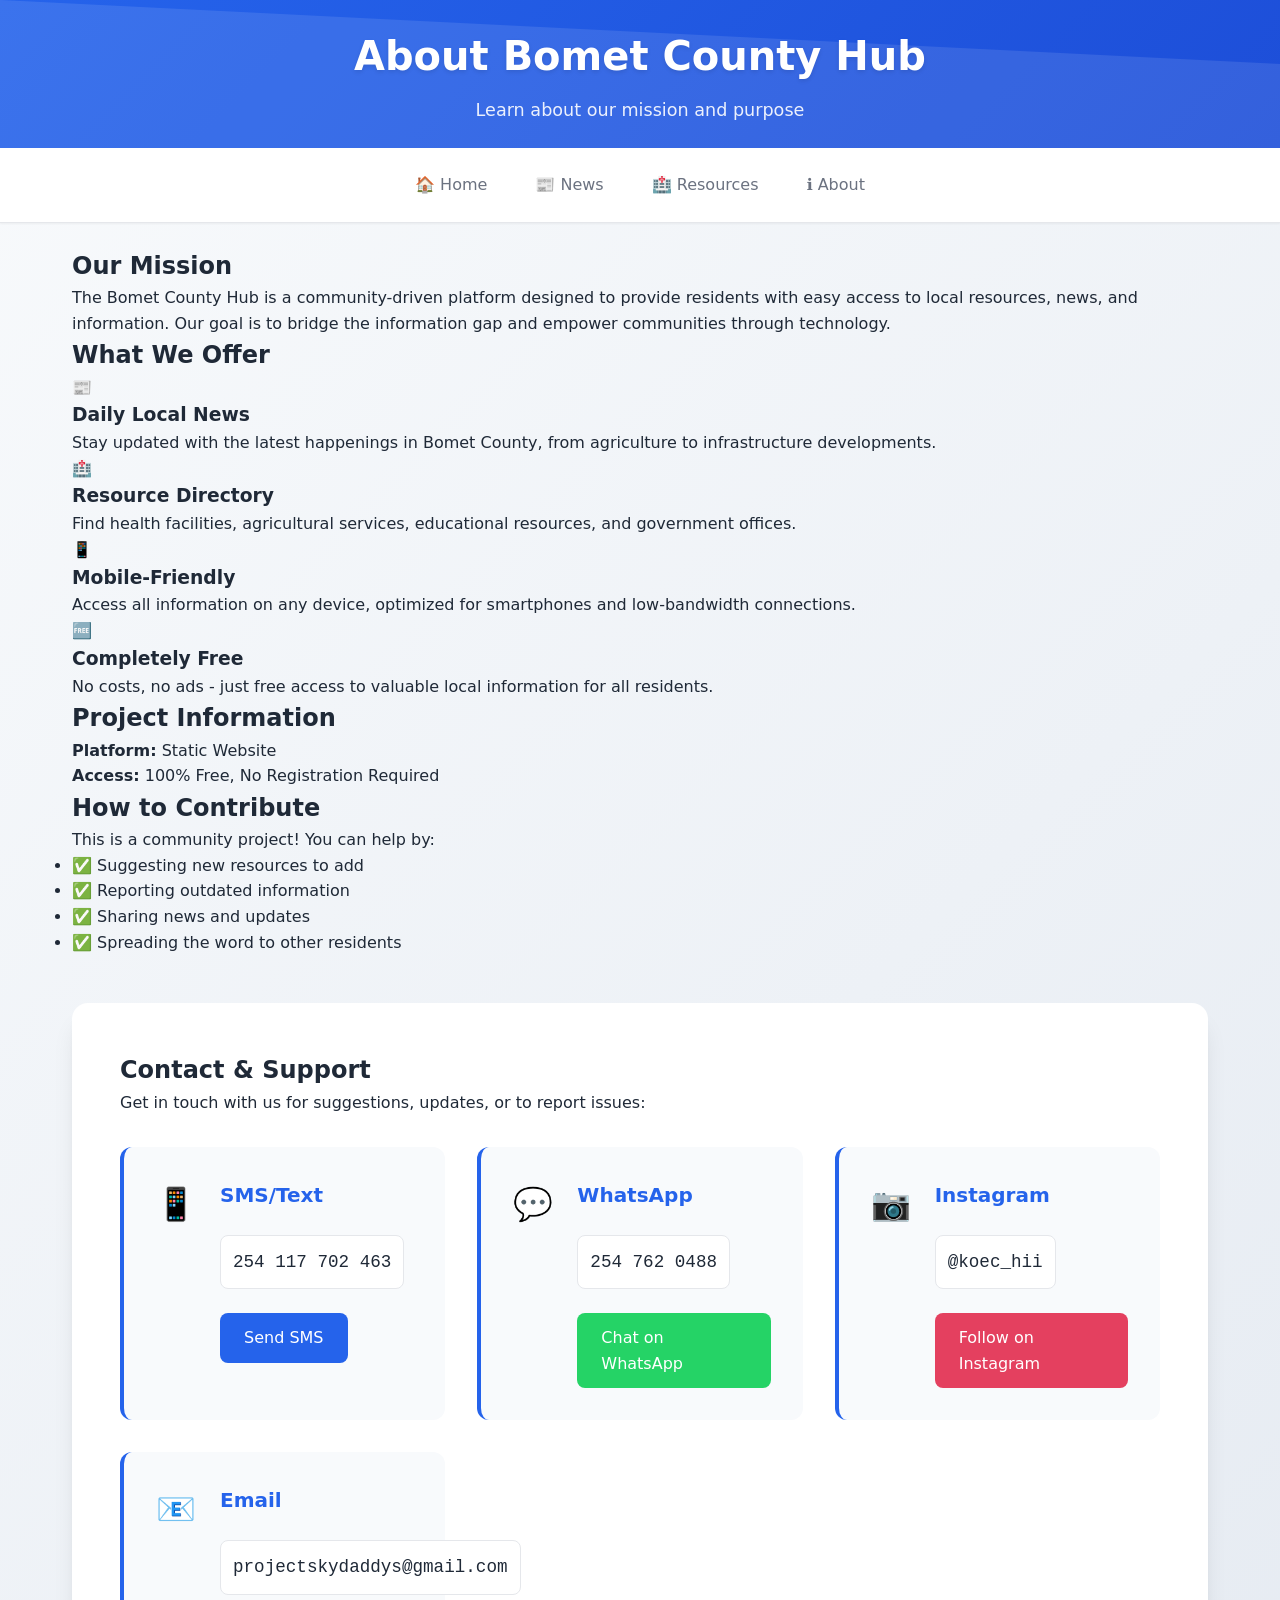
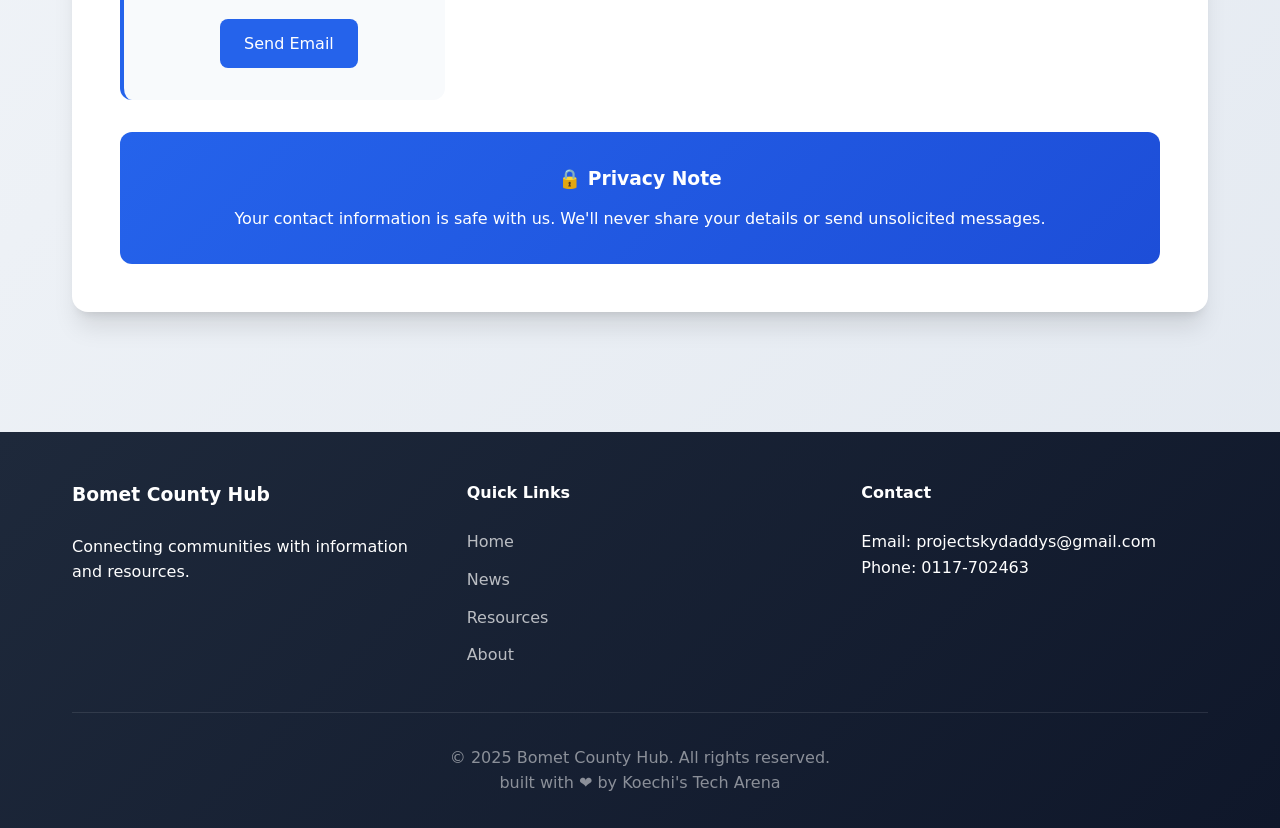
==== commit 786e7880: "Update about.html" ====
--- a/about.html
+++ b/about.html
@@ -132,8 +132,8 @@
                                 <div class="contact-icon">📷</div>
                                 <div class="contact-details">
                                     <h3>Instagram</h3>
-                                    <p class="contact-handle">@koec_hi</p>
-                                    <a href="https://instagram.com/koechi" class="contact-btn instagram-btn" target="_blank">Follow on Instagram</a>
+                                    <p class="contact-handle">@koec_hii</p>
+                                    <a href="https://instagram.com/koec_hii" class="contact-btn instagram-btn" target="_blank">Follow on Instagram</a>
                                 </div>
                             </div>
 
@@ -195,3 +195,5 @@
 
 
 
+
+
